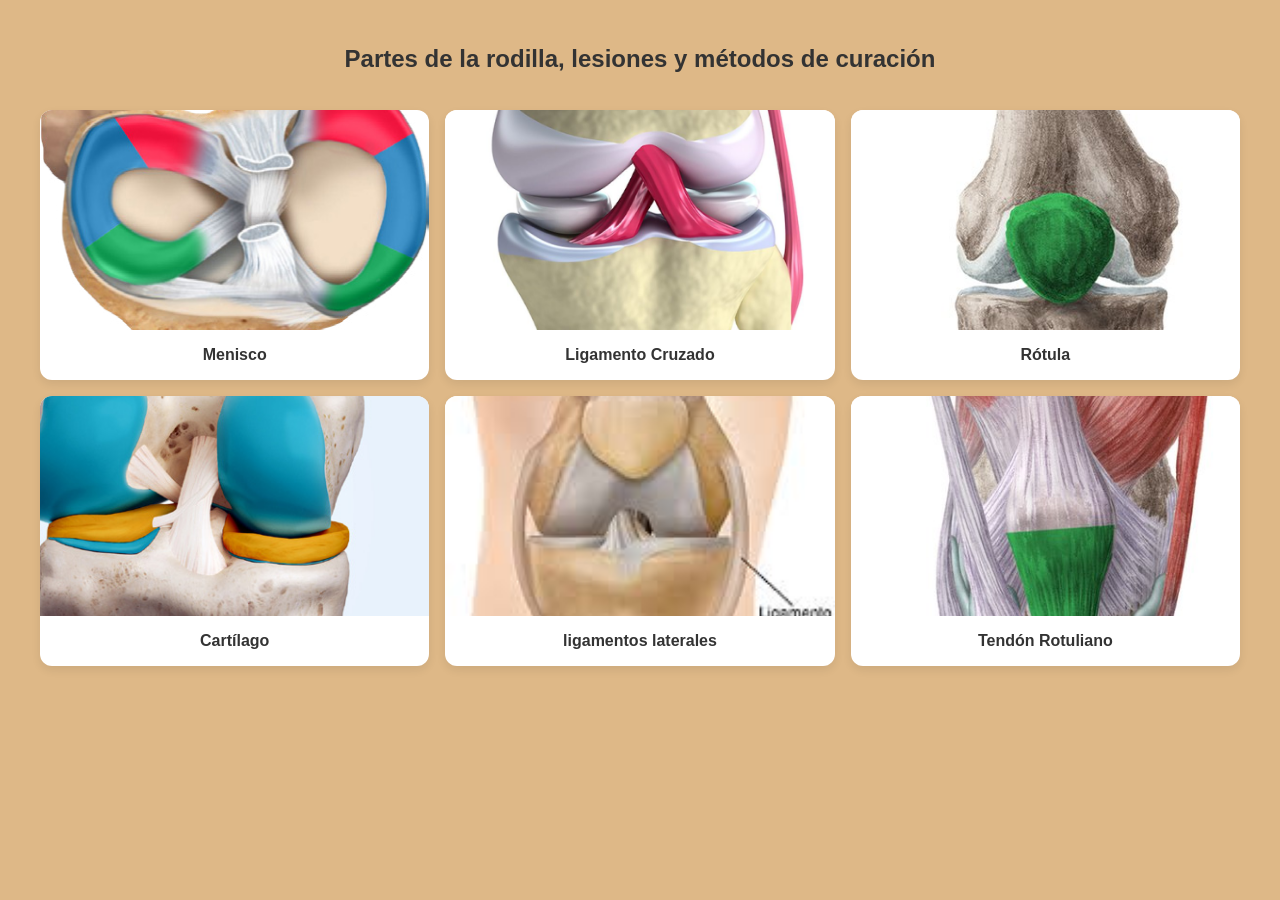
==== index.html @ f8e44b46 "Add files via upload" ====
<!DOCTYPE html>
<html lang="es">
<head>
    <meta charset="UTF-8">
    <meta name="viewport" content="width=device-width, initial-scale=1.0">
    <title>Salud</title>
    <link rel="stylesheet" href="style.css">
</head>
<body>
    <section>
        <h1>Partes de la rodilla, lesiones y métodos de curación</h1>
    </section>
     <section class="galeria">
        <a href="menisco.html" class="tarjeta">
            <img src="menisco3.jpg" alt="Menisco">
            <p>Menisco</p>
        </a>
        <a href="ligamentocruzado.html" class="tarjeta">
            <img src="ligamentocruzado.jpg" alt="Ligamento Cruzado">
            <p>Ligamento Cruzado</p>
        </a>
        <a href="rotula.html" class="tarjeta">
            <img src="rotula.jpg" alt="Rótula">
            <p>Rótula</p>
        </a>
        <a href="cartilago.html" class="tarjeta">
            <img src="cartilago.jpg" alt="Cartílago">
            <p>Cartílago</p>
        </a>
        <a href="ligamentolateral.html" class="tarjeta">
            <img src="ligamentolateral.jpg" alt="ligamentos laterales">
            <p>ligamentos laterales</p>
        </a>
        <a href="Tendónrotuliano.html" class="tarjeta">
            <img src="Tendónrotuliano.jpg" alt="Tendón Rotuliano">
            <p>Tendón Rotuliano</p>
        </a>
    </section>
</body>
</html>
---- style.css ----
body {
    font-family: 'arial', sans-serif;
    line-height: 1.6;
    color: #333;
    background-color: burlywood;
    margin: 0;
    padding: 0;
}

section {
    padding: 16px;
}

h1 {
    text-align: center;
    margin: 24px auto 16px;
}

.galeria {
    display: grid;
    grid-template-columns: repeat(3, 1fr);
    gap: 16px;
    max-width: 1200px;
    margin: 0 auto 24px;
    padding: 0 16px;
}

.tarjeta {
    display: block;
    text-decoration: none;
    color: inherit;
    background: #fff;
    border-radius: 12px;
    overflow: hidden;
    box-shadow: 0 4px 10px rgba(0, 0, 0, 0.08);
    transition: transform 0.25s ease, box-shadow 0.25s ease;
}

.tarjeta:hover {
    transform: translateY(-6px) scale(1.02);
    box-shadow: 0 12px 24px rgba(0, 0, 0, 0.16);
}

.tarjeta:active {
    transform: translateY(-2px) scale(0.98);
}

.tarjeta img {
    width: 100%;
    height: 220px;
    object-fit: cover;
    display: block;
    transition: transform 0.25s ease;
}

.tarjeta:hover img {
    transform: scale(1.05);
}

.tarjeta p {
    margin: 12px;
    text-align: center;
    font-weight: 700;
}

.detalle-pagina {
    max-width: 1100px;
    margin: 0 auto;
    padding: 24px 16px 40px;
}

.detalle-pagina header {
    text-align: center;
    margin-bottom: 32px;
}

.detalle-pagina header h1 {
    font-size: 2.4rem;
    margin-bottom: 10px;
}

.detalle-pagina header p {
    color: #444;
    font-size: 1rem;
}

.fila {
    display: flex;
    align-items: center;
    gap: 24px;
    margin-bottom: 24px;
    background: #fff;
    border-radius: 16px;
    box-shadow: 0 10px 24px rgba(0, 0, 0, 0.08);
    overflow: hidden;
    padding: 16px;
}

.fila img {
    flex: 1 1 45%;
    width: 100%;
    max-width: 480px;
    height: 320px;
    object-fit: cover;
    border-radius: 12px;
}

.fila div {
    flex: 1 1 50%;
}

.fila h2 {
    font-size: 1.6rem;
    margin-bottom: 14px;
}

.fila p {
    font-size: 1rem;
    color: #444;
    margin-bottom: 14px;
}

.fila ul {
    padding-left: 20px;
    color: #444;
}

.fila li {
    margin-bottom: 10px;
}

@media (max-width: 900px) {
    .galeria {
        grid-template-columns: repeat(2, 1fr);
    }
    .fila {
        flex-direction: column;
    }
    .fila img {
        height: 260px;
    }
}

@media (max-width: 600px) {
    .galeria {
        grid-template-columns: 1fr;
    }
}
.boton-volver{
    display:inline-block;
    width:200px;
    margin:20px;
    padding:10px 20px;
    background:#0077cc;
    color:white;
    text-decoration:none;
    border-radius:10px;
    font-weight:bold;
    text-align:center;
    margin: auto;
}

.boton-volver:hover{
    background:#005fa3;
    transform: translateY(-6px) scale(1.02);
    box-shadow: 0 12px 24px rgba(0, 0, 0, 0.16);
}
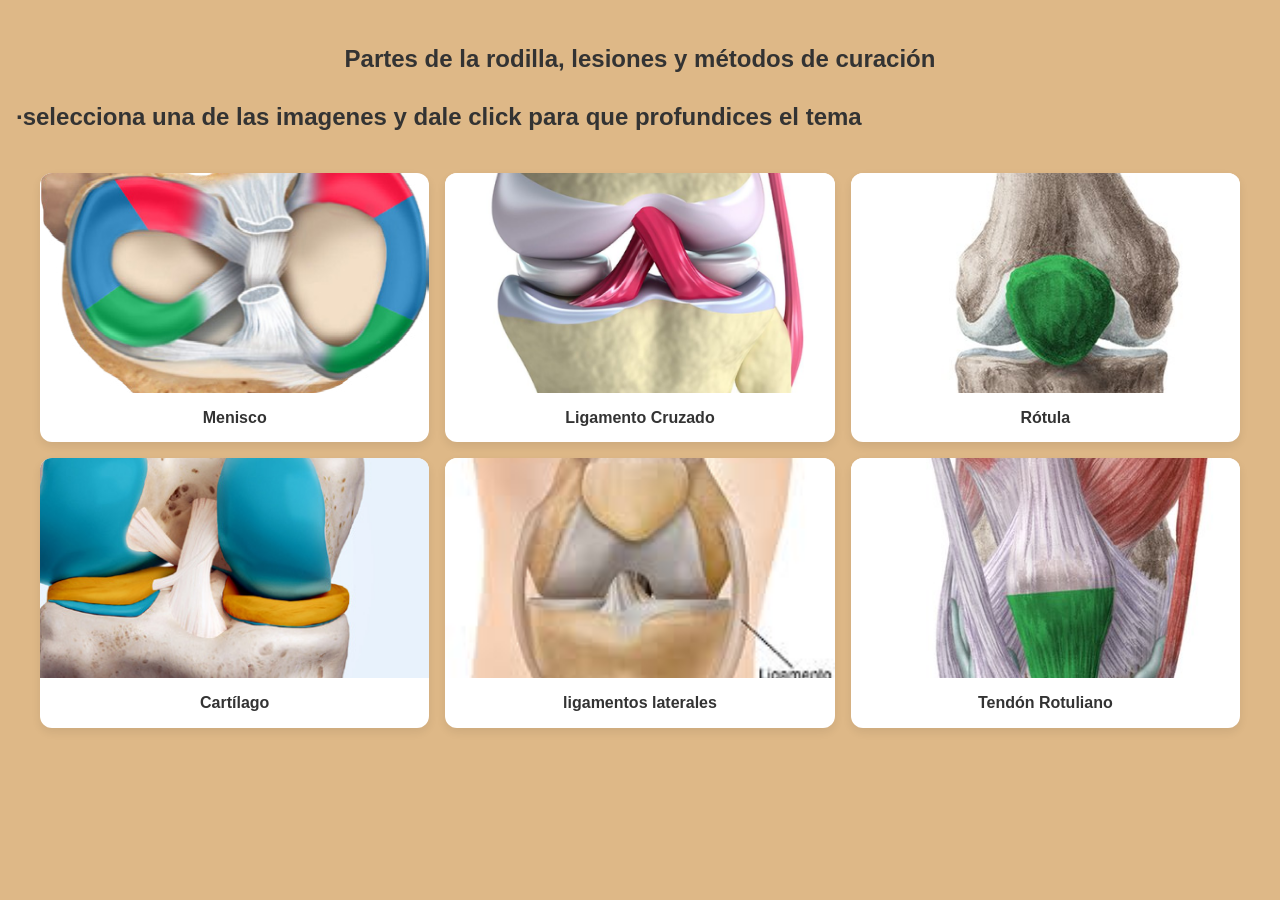
==== commit b9c2be6d: "Add subtitle to main section in index.html Added a subtitle to the main section for additional conte" ====
--- a/index.html
+++ b/index.html
@@ -9,6 +9,7 @@
 <body>
     <section>
         <h1>Partes de la rodilla, lesiones y métodos de curación</h1>
+        <h2>·selecciona una de las imagenes y dale click para que profundices el tema</h2>
     </section>
      <section class="galeria">
         <a href="menisco.html" class="tarjeta">
@@ -37,4 +38,4 @@
         </a>
     </section>
 </body>
-</html>+</html>
